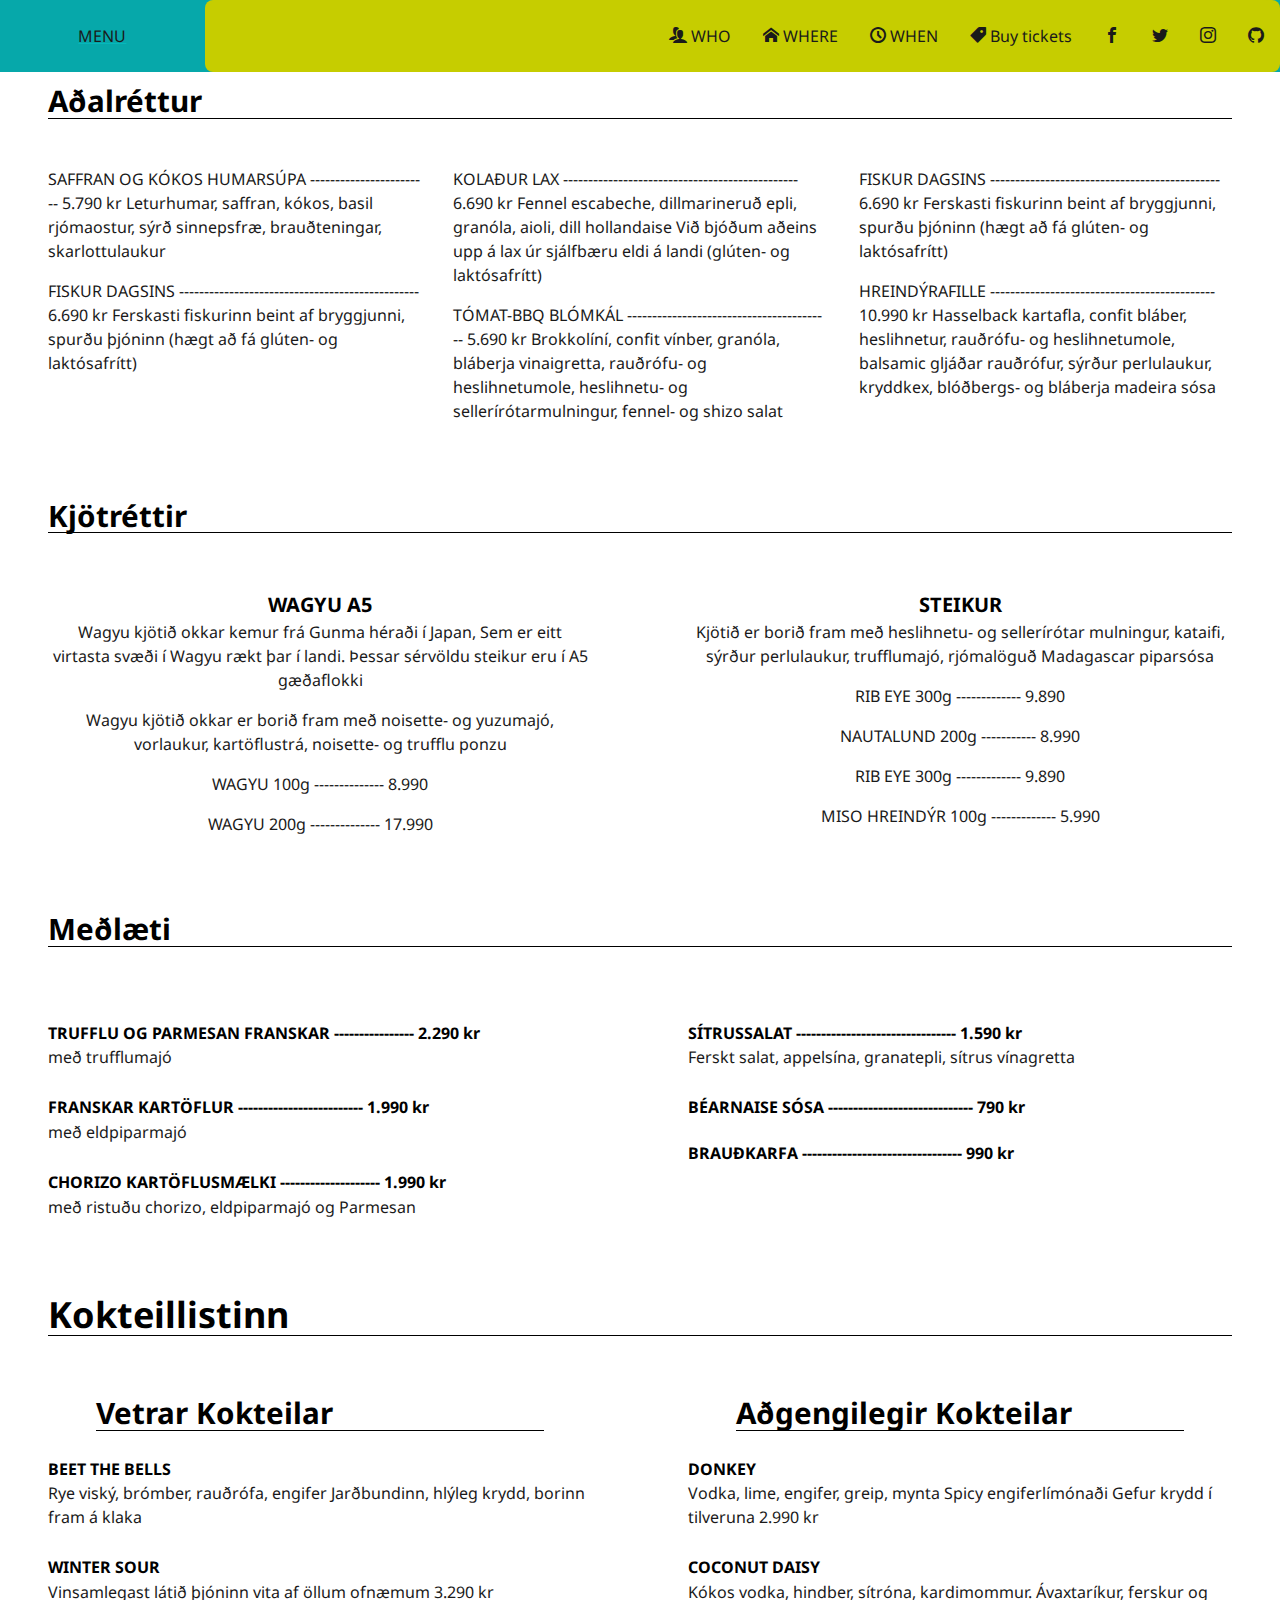
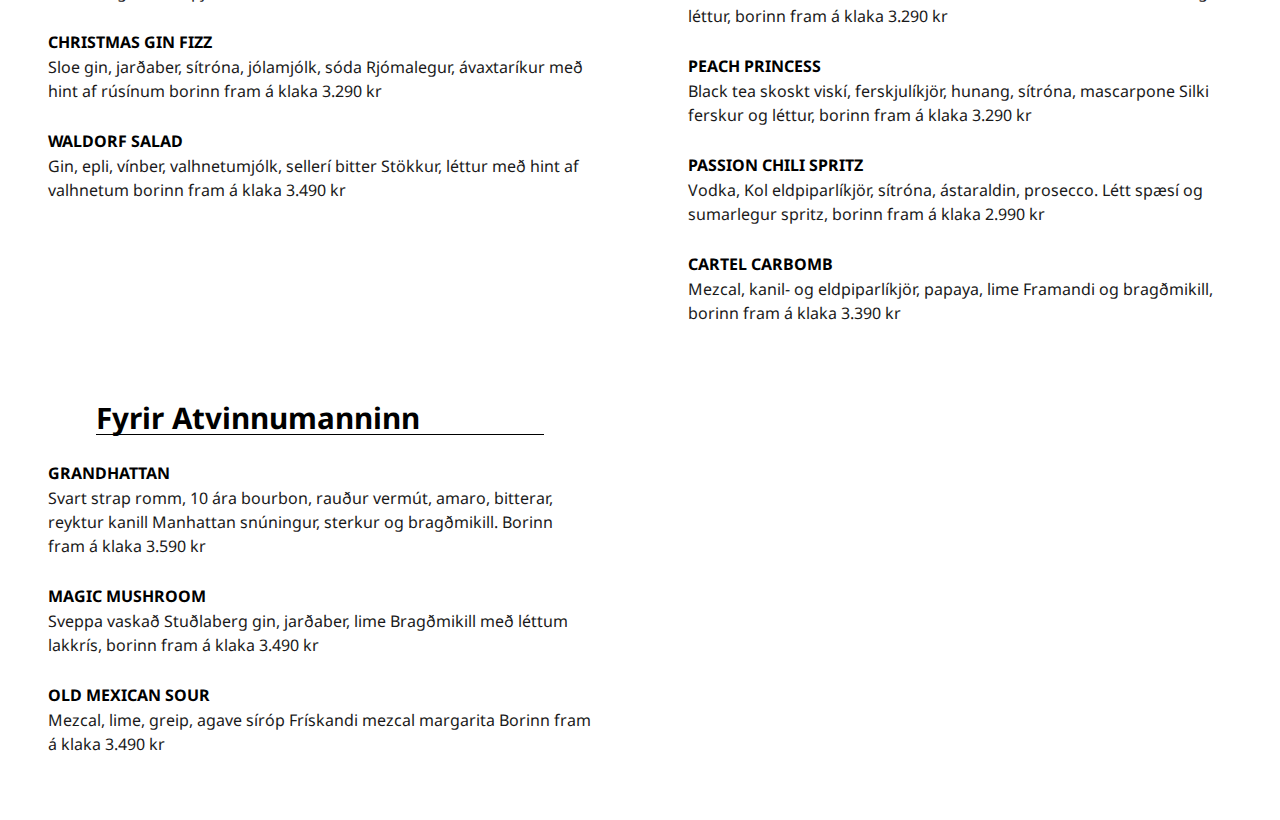
==== matur.html @ 06388098 "setup" ====
<!DOCTYPE html>
<html lang="is">
<head>
    <meta charset="UTF-8">
    <meta name="viewport" content="width=device-width, initial-scale=1.0">
    <meta name="description" content="HTML og CSS grunnur">
    <meta name="author" content="Dawid Norbert Piecha">
    <title>Verkefni 7 veitingastaður</title>
    <link rel="preconnect" href="https://fonts.googleapis.com">
    <link rel="preconnect" href="https://fonts.gstatic.com" crossorigin>
    <link href="https://fonts.googleapis.com/css2?family=Noto+Sans:ital,wght@0,200;0,400;0,600;0,800;1,200;1,400;1,600;1,800&display=swap" rel="stylesheet">
    <link rel="stylesheet" href="css/css_all/new.css">
    <link rel="stylesheet" href="css/css_all/grid.css">
    <link rel="stylesheet" href="css/css_all/custom.css">
    <link rel="stylesheet" href="css/css_all/table.css">
    <link rel="stylesheet" href="css/css_all/form.css">
    <link rel="stylesheet" href="css/css-index/menu.css">
    <link rel="stylesheet" href="css/css_all/popup.css">
    <link rel="stylesheet" href="css/css_all/spjallbox.css">
    <link rel="stylesheet" href="css/css_all/icon.css">
    <link rel="icon" type="image/svg" href="images/rwd-icon.svg">
    <link rel="stylesheet" href="css/css_all/animation.css">
    <link rel="stylesheet" href="css/css_matur/grid.css">
    <link rel="stylesheet" href="css/css_all/menu.css">
</head>
<body>
  <section class="menuBg">
    <a href="index.html"><p>Menu</p></a>
    <nav class="topnav">
      <input type="checkbox" id="toggle">
      <label for="toggle">&#9776;</label>
      <section class="topmenu">
          <a href="#"><span class="icon-users"></span> WHO</a>
          <a href="#"><span class="icon-home"></span> WHERE</a>
          <a href="#"><span class="icon-clock"></span> WHEN</a>
          <a href="#"><span class="icon-price-tag"></span> Buy tickets</a>
          <section class="socialbutts">
            <a href="#"><span class="icon-facebook"></span></a>
            <a href="#"><span class="icon-twitter"></span></a>
            <a href="#"><span class="icon-instagram"></span></a>
            <a href="#"><span class="icon-github"></span></a>
          </section>
      </section>
    </nav>
  </section>
      <main>
        <h2>Aðalréttur</h2>
        <section class="col-3">
          <div>
              <p>
                SAFFRAN OG KÓKOS HUMARSÚPA ------------------------ 5.790 kr
                Leturhumar, saffran, kókos, basil rjómaostur, sýrð sinnepsfræ, brauðteningar, skarlottulaukur
              </p>
              <p>
                FISKUR DAGSINS ------------------------------------------------ 6.690 kr
              Ferskasti fiskurinn beint af bryggjunni, spurðu þjóninn
              (hægt að fá glúten- og laktósafrítt)
              </p>           
          </div>
          <div>
            <p>
              KOLAÐUR LAX ----------------------------------------------- 6.690 kr
            Fennel escabeche, dillmarineruð epli, granóla, aioli, dill hollandaise Við bjóðum aðeins upp á lax úr sjálfbæru eldi á landi
            (glúten- og laktósafrítt)
            </p>
            <p>
              TÓMAT-BBQ BLÓMKÁL ----------------------------------------- 5.690 kr
              Brokkolíní, confit vínber, granóla, bláberja vinaigretta, rauðrófu- og heslihnetumole, heslihnetu- og sellerírótarmulningur, fennel- og shizo salat</h3>
            </p>
          </div>
          <div>
            <p>
              FISKUR DAGSINS ---------------------------------------------- 6.690 kr
              Ferskasti fiskurinn beint af bryggjunni, spurðu þjóninn
              (hægt að fá glúten- og laktósafrítt)
            </p>
            <p>
              HREINDÝRAFILLE --------------------------------------------- 10.990 kr
              Hasselback kartafla, confit bláber, heslihnetur, rauðrófu- og heslihnetumole, balsamic gljáðar rauðrófur, sýrður perlulaukur, kryddkex, blóðbergs- og bláberja madeira sósa
            </p> 
          </div>
        </section>
        <h2>Kjötréttir</h2>
        <section class="col-2 center" >
          <div>
            <h4 class="center">
              WAGYU A5
            </h4>
            <p>
              Wagyu kjötið okkar kemur frá Gunma héraði í Japan,
              Sem er eitt virtasta svæði í Wagyu rækt þar í landi.
              Þessar sérvöldu steikur eru í A5 gæðaflokki
            </p>
            <p>
              Wagyu kjötið okkar er borið fram með noisette- og
            yuzumajó, vorlaukur, kartöflustrá,
            noisette- og trufflu ponzu
            </p>
            <p class="center">
              WAGYU 100g -------------- 8.990
            </p>
            <p class="center">
              WAGYU 200g -------------- 17.990
            </p>
              
          </div>
          <div>
            <h4 class="center">
              STEIKUR
            </h4>
            <p>
              Kjötið er borið fram með heslihnetu- og sellerírótar
            mulningur, kataifi, sýrður perlulaukur, trufflumajó,
            rjómalöguð Madagascar piparsósa
            </p>
            <p class="center">
              RIB EYE 300g ------------- 9.890
            </p>
            <p class="center">
              NAUTALUND 200g ----------- 8.990
            </p>
            <p class="center">
              RIB EYE 300g ------------- 9.890
            </p>
            <p class="center">
              MISO HREINDÝR 100g ------------- 5.990  
            </p>
          </div>
        </section>
      </main>
      <h2>Meðlæti</h2>
      <section class="col-2 med">
        <div>
          <p>
            <h5>TRUFFLU OG PARMESAN FRANSKAR ---------------- 2.290 kr</h5>
            með trufflumajó
          </p>
          <p>
            <h5>
              FRANSKAR KARTÖFLUR ------------------------- 1.990 kr
            </h5>
            með eldpiparmajó
          </p>
          <p>
            <h5>
              CHORIZO KARTÖFLUSMÆLKI -------------------- 1.990 kr
            </h5>
            með ristuðu chorizo, eldpiparmajó og Parmesan
          </p>
        </div>
        <div>
          <p>
            <h5>SÍTRUSSALAT -------------------------------- 1.590 kr</h5>
            Ferskt salat, appelsína, granatepli, sítrus vínagretta
          </p>
          <h5>
            BÉARNAISE SÓSA ----------------------------- 790 kr
          </h5>
          <p></p>
          <h5>
            BRAUÐKARFA -------------------------------- 990 kr
          </h5>
        </div>
      </section>
      <h1>Kokteillistinn</h1>
      <section class="col-2 med">
        <div>
          <h2>Vetrar Kokteilar</h2>
          <p>
            <h5>BEET THE BELLS</h5>
            Rye viský, brómber, rauðrófa, engifer
            Jarðbundinn, hlýleg krydd,
            borinn fram á klaka
          </p>
          <p>
            <h5>WINTER SOUR</h5>
            Vinsamlegast látið þjóninn
            vita af öllum ofnæmum
            3.290 kr
          </p>
          <p>
            <h5>CHRISTMAS GIN FIZZ</h5>
            Sloe gin, jarðaber, sítróna,
            jólamjólk, sóda
            Rjómalegur, ávaxtaríkur með hint af
            rúsínum
            borinn fram á klaka
            3.290 kr
          </p>
          <p>
            <h5>WALDORF SALAD</h5>
            Gin, epli, vínber,
            valhnetumjólk, sellerí bitter
            Stökkur, léttur með hint af valhnetum
            borinn fram á klaka
            3.490 kr
          </p>
        </div>
        <div>
          <h2>Aðgengilegir Kokteilar</h2>
          <p>
            <h5>DONKEY</h5>
            Vodka, lime, engifer, greip, mynta
            Spicy engiferlímónaði
            Gefur krydd í tilveruna
            2.990 kr
          </p>
          <p>
            <h5>COCONUT DAISY</h5>
            Kókos vodka, hindber, sítróna,
            kardimommur.
            Ávaxtaríkur, ferskur og léttur,
            borinn fram á klaka
            3.290 kr
          </p>
          <p>
            <h5>PEACH PRINCESS</h5>
            Black tea skoskt viskí, ferskjulíkjör,
            hunang, sítróna, mascarpone
            Silki ferskur og léttur,
            borinn fram á klaka
            3.290 kr
          </p>
          <p>
            <h5>PASSION CHILI SPRITZ</h5>
            Vodka, Kol eldpiparlíkjör, sítróna,
            ástaraldin, prosecco.
            Létt spæsí og sumarlegur spritz, borinn
            fram á klaka
            2.990 kr
          </p>
          <p>
            <h5>CARTEL CARBOMB</h5>
            Mezcal, kanil- og eldpiparlíkjör,
            papaya, lime
            Framandi og bragðmikill,
            borinn fram á klaka
            3.390 kr
          </p>
        </div>
      </section>
      <section class="col-2 med">
        <div>
          <h2>Fyrir Atvinnumanninn</h2>
          <p>
            <h5>GRANDHATTAN</h5>
            Svart strap romm, 10 ára bourbon,
            rauður vermút, amaro, bitterar,
            reyktur kanill
            Manhattan snúningur, sterkur og
            bragðmikill. Borinn fram á klaka
            3.590 kr
          </p>
          <p>
            <h5>MAGIC MUSHROOM</h5>
            Sveppa vaskað Stuðlaberg gin,
            jarðaber, lime
            Bragðmikill með léttum lakkrís,
            borinn fram á klaka
            3.490 kr
          </p>
          <p>
            <h5>OLD MEXICAN SOUR</h5>
            Mezcal, lime, greip, agave síróp
            Frískandi mezcal margarita
            Borinn fram á klaka
            3.490 kr
          </p>
        </div>
      </section>
</body>
</html>
---- css/css_all/new.css ----
:root {
	--nc-font-sans: 'Noto Sans', sans-serif; /*leturgerð sótt af fonts.google.com */
	/*--nc-font-sans: 'Inter', -apple-system, BlinkMacSystemFont, 'Segoe UI', Roboto, Oxygen, Ubuntu, Cantarell, 'Open Sans', 'Helvetica Neue', sans-serif, "Apple Color Emoji", "Segoe UI Emoji", "Segoe UI Symbol";*/
	--nc-font-mono: Consolas, monaco, 'Ubuntu Mono', 'Liberation Mono', 'Courier New', Courier, monospace;

	/* Light theme */
	--nc-tx-1: #000000;	/* H1-H6 */
	--nc-tx-2: #1A1A1A;	/* Body text */
	--nc-bg-1: #FFFFFF; 	/* Bakgrunnur 1 */
	--nc-bg-2: #00a6ff;	/* Bakgrunnur 2 */
	--nc-bg-3: #E5E7EB;	/* Bakgrunnur 3 (border line form, ofl)*/
	--nc-lk-1: rgb(6, 168, 170);;	/* A tengill (link) */
	--nc-lk-2: rgb(5, 184, 188);;	/* A tengill (hover) */
	--nc-lk-tx: #000000;	/* Button + input type */
	--nc-ac-1: #79FFE1;	/* Bakgrunnur selection + mark */
	--nc-ac-tx: #0C4047;	/* Selection + mark*/
	--blue-bg: rgb(0, 180, 183);
	--yellow-bg: #c6cd00;
	--trans50-bg: rgb(255,255,255, .5) ;
	--red-bg: rgb(255 79 105);

	/* Dark theme */
	--nc-d-tx-1: #ffffff;
	--nc-d-tx-2: #eeeeee;
	--nc-d-bg-1: #4b4b4b;
	--nc-d-bg-2: #424242;
	--nc-d-bg-3: #333333;
	--nc-d-lk-1: rgb(6, 113, 115);
	--nc-d-lk-2: rgb(6, 130, 132);
	--nc-d-lk-tx: #000000;
	--nc-d-ac-1: #7928CA;
	--nc-d-ac-tx: #FFFFFF;
	--blue-d-bg: rgb(0, 109, 211);
	--yellow-d-bg: #9a9a00;
	--trans-50-d-bg: rgb(0,0,0, .5) ;
}

@media (prefers-color-scheme: dark) {
	:root {
		--nc-tx-1: var(--nc-d-tx-1);
		--nc-tx-2: var(--nc-d-tx-2);
		--nc-bg-1: var(--nc-d-bg-1);
		--nc-bg-2: var(--nc-d-bg-2);
		--nc-bg-3: var(--nc-d-bg-3);
		--nc-lk-1: var(--nc-d-lk-1);
		--nc-lk-2: var(--nc-d-lk-2);
		--nc-lk-tx: var(--nc--dlk-tx);
		--nc-ac-1: var(--nc-d-ac-1);
		--nc-ac-tx: var(--nc--dac-tx);
		--blue-bg: var(--blue-d-bg);
		--yellow-bg: var(--yellow-d-bg);
		--trans50-bg:var(--trans-50-d-bg)
	}
}

* {
	/* Reset margins and padding */
	margin: 0;
	padding: 0;
}

address,
area,
article,
aside,
audio,
blockquote,
datalist,
details,
dl,
fieldset,
figure,
form,
input,
iframe,
img,
meter,
nav,
ol,
optgroup,
option,
output,
p,
pre,
progress,
ruby,
section,
table,
textarea,
ul,
video {
	/* Margins for most elements */
	margin-bottom: 1rem;
}

html,input,select,button {
	/* Set body font family and some finicky elements */
	font-family: var(--nc-font-sans);
}

body {
	/* Center body in page 
	margin: 0 auto;
	max-width: 750px;
	padding: 2rem;
	border-radius: 6px;
	overflow-x: hidden;
	word-break: break-word;
	overflow-wrap: break-word;*/
	background: var(--nc-bg-1);

	/* Main body text */
	color: var(--nc-tx-2);
	font-size: 1rem;
	line-height: 1.5;
}

::selection {
	/* Set background color for selected text */
	background: var(--nc-ac-1);
	color: var(--nc-ac-tx);
}

h1,h2,h3,h4,h5,h6 {
	line-height: 1;
	color: var(--nc-tx-1);
	padding-top: .875rem;
}

h1,
h2,
h3 {
	color: var(--nc-tx-1);
	padding-bottom: 2px;
	margin-bottom: 8px;
	/*border-bottom: 1px solid var(--nc-bg-2);*/
}

h4,
h5,
h6 {
	margin-bottom: .3rem;
}

h1 {
	font-size: 2.25rem;
}

h2 {
	font-size: 1.85rem;
}

h3 {
	font-size: 1.55rem;
}

h4 {
	font-size: 1.25rem;
}

h5 {
	font-size: 1rem; /* ath */
}

h6 {
	font-size: .875rem;
}

a {
	color: var(--nc-lk-1);
}

a:hover {
	color: var(--nc-lk-2);
}

abbr:hover {
	/* Set the '?' cursor while hovering an abbreviation */
	cursor: help;
}

blockquote {
	padding: 1.5rem;
	background: var(--nc-bg-2);
	border-left: 5px solid var(--nc-bg-3);
}

abbr {
	cursor: help;
}

blockquote *:last-child {
	padding-bottom: 0;
	margin-bottom: 0;
}





a img {
	margin-bottom: 0px;
}

code,
pre,
kbd,
samp {
	/* Set the font family for monospaced elements */
	font-family: var(--nc-font-mono);
}

code,
samp,
kbd,
pre {
	/* The main preformatted style. This is changed slightly across different cases. */
	background: var(--nc-bg-2);
	border: 1px solid var(--nc-bg-3);
	border-radius: 4px;
	padding: 3px 6px;
	/* ↓ font-size is relative to containing element, so it scales for titles*/
	font-size: 0.9em;
}

kbd {
	/* Makes the kbd element look like a keyboard key */
	border-bottom: 3px solid var(--nc-bg-3);
}

pre {
	padding: 1rem 1.4rem;
	max-width: 100%;
	overflow: auto;
}

pre code {
	/* When <code> is in a <pre>, reset it's formatting to blend in */
	background: inherit;
	font-size: inherit;
	color: inherit;
	border: 0;
	padding: 0;
	margin: 0;
}

code pre {
	/* When <pre> is in a <code>, reset it's formatting to blend in */
	display: inline;
	background: inherit;
	font-size: inherit;
	color: inherit;
	border: 0;
	padding: 0;
	margin: 0;
}

details {
	/* Make the <details> look more "clickable" */
	padding: .6rem 1rem;
	background: var(--nc-bg-2);
	border: 1px solid var(--nc-bg-3);
	border-radius: 4px;
}

summary {
	/* Makes the <summary> look more like a "clickable" link with the pointer cursor */
	cursor: pointer;
	font-weight: bold;
}

details[open] {
	/* Adjust the <details> padding while open */
	padding-bottom: .75rem;
}

details[open] summary {
	/* Adjust the <details> padding while open */
	margin-bottom: 6px;
}

details[open]>*:last-child {
	/* Resets the bottom margin of the last element in the <details> while <details> is opened. This prevents double margins/paddings. */
	margin-bottom: 0;
}

dt {
	font-weight: bold;
}

dd::before {
	/* Add an arrow to data table definitions */
	content: '→ ';
}

hr {
	/* Reset the border of the <hr> separator, then set a better line */
	border: 0;
	border-bottom: 1px solid var(--nc-bg-3);
	margin: 1rem auto;
}



table {
	/* border-collapse sets the table's elements to share borders, rather than floating as separate "boxes". */
	border-collapse: collapse;
	width: 100%
}

td,
th {
	border: 1px solid var(--nc-bg-3);
	text-align: left;
	padding: .5rem;
}

th {
	background: var(--nc-bg-2);
}

tr:nth-child(even) {
	/* Set every other cell slightly darker. Improves readability. */
	background: var(--nc-bg-2);
}

table caption {
	font-weight: bold;
	margin-bottom: .5rem;
}

textarea {
	/* Don't let the <textarea> extend off the screen naturally or when dragged by the user */
	max-width: 100%;
}

ol,
ul {
	/* Replace the browser default padding */
	padding-left: 2rem;
}

li {
	margin-top: .4rem;
}

ul ul,
ol ul,
ul ol,
ol ol {
	margin-bottom: 0;
}

mark {
	padding: 3px 6px;
	background: var(--nc-ac-1);
	color: var(--nc-ac-tx);
}



img {
	max-width: 100%;
}
---- css/css_all/grid.css ----
.container,
.container footer{
    padding: 0 0.5rem;
}

.col-1, 
.col-2,
.col-3,
.col-4,
.col-5,
.col-6{
    display: grid;
}

.rammi div {
    border: 1px solid var(--nc-tx-1);
    padding: 1rem;
    margin: .5rem 0 ;
    border-radius: .4rem;
}

@media screen and (min-width:48rem) {
    .container{
        padding: 0 1rem;
    }
    .col-2,
    .col-4,
    .col-6 {
        grid-template-columns: 1fr 1fr;
        gap: 1rem;
    }
    .col-3 {
        grid-template-columns: repeat(3, 1fr);
        gap: 1rem;
    }
}
@media screen and (min-width:60rem) {
    .col-2,
    .col-3{
        gap: 2rem;
    }
    .col-4 {
        grid-template-columns: repeat(4, 1fr);
        gap: 2rem;
    }
    .col-5 {
        grid-template-columns: repeat(5, 1fr);
        gap: 2rem;
    }
    .col-6 {
        grid-template-columns: repeat(6, 1fr);
        gap: 2rem;
    }
}
@media screen and (min-width:80rem) {
    container{
        max-width: 80rem
    }
}
@media screen and (min-width:100rem) {
    
}
---- css/css_all/custom.css ----
.bannerBg{
    background-color: var(--blue-bg);
}
.logo {
    margin: auto;

}
center,
.value {
    text-align: center;
}
.value h1 {
    background: var(--yellow-bg);
    width: 100px;
    height: 80px;
    border-radius: 50%;
    display: flex;
    align-items: center;
    justify-content: center;  
    font-weight: bold; 
    margin: 20px auto; 
    color: #FFFFFF; 
}

header h1 {
    font-weight: 400;
    text-align: right;
}
header {
	background: var(--nc-bg-1);
	border-bottom: 1px solid var(--nc-bg-3);

}

header h1,
header h2,
header h3 {
	padding-bottom: 0;
	border-bottom: 0;
}

header > *:first-child {
	margin-bottom: 0rem;
    padding-bottom: 0rem;
}

header > *:last-child {
	margin-bottom: 0;
    padding-bottom: 9rem;
}

.headerlogo {
    margin: auto;
    text-align: center;
}
.logo {
    font-size:4rem;
    margin: auto;
    padding-top: 5rem;
    color: var(--red-bg);
}
@media screen and (min-width:60rem){
    header > *:first-child {
        margin-bottom: auto;
    }    
}
@media screen and (min-width:80rem){
    header > *:first-child {
        margin-bottom: auto;
    }   
    header > *:last-child {
        margin-bottom: -3rem;
    }
}
---- css/css_all/table.css ----
table {
	/* border-collapse sets the table's elements to share borders, rather than floating as separate "boxes". */
	border-collapse: collapse;
	width: 100%
}

td,
th {
	border: 1px solid var(--nc-bg-3);
	text-align: left;
	padding: .5rem;
}

th {
	background: var(--nc-bg-2);
}

tr:nth-child(even) {
	/* Set every other cell slightly darker. Improves readability. */
	background: var(--trans50-bg);
}

table caption {
	font-weight: bold;
	margin: 1rem 0 .5rem 0;
}

textarea {
    max-width: 100%;
}
tfoot tr{
  width: 100%;
}
tfoot th{
  min-width: 3rem;
  text-align: center;
}
table button{
  border-color: var(--yellow-bg);
}
@media screen and (max-width: 600px) {
    table thead {
      border: none;
      clip: rect(0 0 0 0);
      height: 1px;
      margin: -1px;
      overflow: hidden;
      padding: 0;
      position: absolute;
      width: 1px;
    }
    
    table tr {
      border-bottom: 3px solid #ddd;
      display: block;
    }
    
    table td {
      border-bottom: 1px solid #ddd;
      display: block;
      text-align: right;
    }
    
    table td::before {
      content: attr(data-label);
      float: left;
      font-weight: 600;
    }
  }
---- css/css_all/form.css ----
a button,
button,
.button,
input[type="submit"],
input[type="reset"],
input[type="button"] {
	font-size: 1rem;
	display: inline-block;
	padding: 6px 12px;
	text-align: center;
	text-decoration: none;
	white-space: nowrap;
	background: var(--yellow-bg);
	color: var(--nc-lk-tx);
	border: 0;
	border-radius: 4px;
	box-sizing: border-box;
	cursor: pointer;
	color: var(--nc-lk-tx);
}

a button[disabled],
button[disabled],
input[type="submit"][disabled],
input[type="reset"][disabled],
input[type="button"][disabled] {
	cursor: default;
	opacity: .5;

	/* Set the [X] cursor while hovering a disabled link */
	cursor: not-allowed;
}

.button:focus,
.button:enabled:hover,
button:focus,
button:enabled:hover,
input[type="submit"]:focus,
input[type="submit"]:enabled:hover,
input[type="reset"]:focus,
input[type="reset"]:enabled:hover,
input[type="button"]:focus,
input[type="button"]:enabled:hover {
	background: var(--red-bg);

}
fieldset {
	margin-top: 1rem;
	padding: 2rem;
	border-radius: 4px;
}

legend {
	padding:  .5rem;
}

textarea,
select,
input {
	padding: 6px 12px;
	margin-bottom: .5rem;
	background: var(--nc-bg-2);
	color: var(--nc-tx-2);
	border: 1px solid var(--nc-bg-3);
	border-radius: 4px;
	box-shadow: none;
	box-sizing: border-box;
    
}
textarea:active,
input[type="text"],
input[type="email"],
input[type="password"],
input[type="tel"],
input[type="time"],
input[type="date"],
textarea,
select {
    width: 100%;
}
	


::-webkit-calendar-picker-indicator{
	background-color: var(--yellow-bg);
	border-radius: 50%;
}
---- css/css-index/menu.css ----
.mynd {
    display: flex;
    flex-flow: column;
    justify-content: center;
    align-items: center;
    margin: 0;
    padding: 0;
    background-color: var(--yellow-bg);
    color: var(--nc-tx-2);
    font-size: 1.5rem;
    font-weight: bold;
    text-align: center;
    border-bottom: 1px solid var(--nc-lk-1);
}
.mynd img{
    width: 100%;
    height: auto;
}
.mynd col-2{
    display: flex;
    flex-flow: row;
    justify-content: space-around;
    align-items: center;
    margin: 0;
    padding: 0;
}
.mynd{
    border-radius: 1.5rem;
}
.byrja{
    text-align: right;
    margin-right: 5rem;
    margin-top: -10rem;
}
.topnav{
    margin: 0;
    padding: 1rem 0;
    border-radius: .5rem;
}
#toggle{
    display: none;
}
.topmenu a{
    display: block;
    text-align: center;
    padding: .5rem 1rem;
    text-decoration: none;
    color: var(--nc-tx-2);
    border-bottom: 1px solid var(--nc-lk-1);
}
.topnav label:hover,
.topnav label:active{
    background-color: var(--red-bg);
}
.topnav label{
    position: fixed;
    top: 1rem;
    right: 1rem;
    padding: 0 .3rem;
    font-size: 1.5rem;
    border: 1px solid var(--nc-tx-2);
    border-radius: .2rem;
}
#toggle:checked ~ .topmenu{
    right: 2.3rem;
    transition: all .5s ease;
} 
.topmenu section{
    margin: 0;
}
.socialbutts {
    display: flex;
    flex-flow: row;
    justify-content: space-around;

}
.socialbutts a{
    padding: .5rem 1rem;
    border: 0;
}
@media screen and (min-width:60rem) {
    .topmenu{
        position: relative;
        top: 0;
        right: 0;
        width: 100%;
        flex-flow: row;
        justify-content: flex-end;
        transition: none;
    }
    .topmenu a{
        border: 0;
    }
    .topnav{
        text-align: right;
        background-color: var(--yellow-bg);
        padding: 0 0;
    }
    .topnav label{
        display: none;
    }
}
@media screen and (min-width:80rem) {
    .topnav{
        padding: 0 0;
    }
    .byrja{
    text-align: right;
    margin-right: 5rem;
    margin-top: -10rem;
}
}
---- css/css_all/popup.css ----
.overlay {
    position: fixed;
    top: 0;
    bottom: 0;
    left: 0;
    right: 0;
    background: rgba(0, 0, 0, 0.7);
    transition: opacity 500ms;
    visibility: hidden;
    opacity: 0;
  }
 .overlay:target {
    visibility: visible;
    opacity: 1;
    z-index: 9;
  }
 .popup {
    top: 8rem;
    margin: 2rem auto;
    padding: 1.5rem;
    background: var(--nc-bg-1);
    border-radius: 5px;
    max-width: 37.5rem;
    position: relative;
    transition: all 5s ease-in-out;
    
  }
  
 .popup .close {
    position: absolute;
    top: 20px;
    right: 30px;
    transition: all 200ms;
    font-size: 2rem;
    font-weight: bold;
    text-decoration: none;
    color: var(--red-bg);
 }
 .popup .close:hover {
    color: #06D85F;
 }
 .popup .content {
    overflow: auto;
 }
  
 @media screen and (min-width: 37.5rem){
    .popup{
      margin: 2rem auto;
    }
 }
---- css/css_all/spjallbox.css ----
.lowfooter{
    margin: 0;
}
#toggle2{
    display: none;
}
.lowchat{
    margin: 1rem;
    position: fixed;
    width: 70%;
    bottom: 2rem;
    right: -80rem;
    z-index: 9;
    transition: all .5s ease;
    background-color: var(--nc-lk-1);
    border-radius: 1rem;
}
.lowfooter a{
    display: block;
    text-align: center;
    padding: .5rem 1rem;
    text-decoration: none;
    color: var(--nc-tx-2);
    border-bottom: 1px solid var(--nc-lk-1);
}
.lowfooter label:hover,
.lowfooter label:active{
    background-color: var(--red-bg);
} 
.lowfooter label{
    position: fixed;
    bottom: 1rem;
    right: 1rem;
    
    border: 1px solid var(--nc-tx-2);
    border-radius: .2rem;
    border-radius: 50%;
    width: 40px;
    height: 40px;
    display: flex;
    align-items: center;
    justify-content: center;
    background: var(--yellow-bg);
    
}
#toggle2:checked ~ .lowchat{
    right: 1.5rem;
    transition: all .5s ease;
}
.spjall{
    margin: 1rem;
	padding: 2rem;
	border: 1px solid var(--nc-bg-3);
	border-radius: 4px;
}
@media screen and (min-width:60rem) {
    .lowchat{
        width: 30%;
    }
}
@media screen and (max-width:80rem) {
    .lowchat{
        width: 55%;
    }
}
---- css/css_all/icon.css ----
@font-face {
  font-family: 'icomoon';
  src:  url('fonts/icomoon.eot?ospt5r');
  src:  url('fonts/icomoon.eot?ospt5r#iefix') format('embedded-opentype'),
    url('fonts/icomoon.ttf?ospt5r') format('truetype'),
    url('fonts/icomoon.woff?ospt5r') format('woff'),
    url('fonts/icomoon.svg?ospt5r#icomoon') format('svg');
  font-weight: normal;
  font-style: normal;
  font-display: block;
}

[class^="icon-"], [class*=" icon-"] {
  
  font-family: 'icomoon' !important;
  
  font-style: normal;
  font-weight: normal;
  font-variant: normal;
  text-transform: none;
  line-height: 1;

  /* Better Font Rendering =========== */
  -webkit-font-smoothing: antialiased;
  -moz-osx-font-smoothing: grayscale;
}

.icon-LOGO:before {
  content: "\e903";
}
.icon-alien-svgrepo-com:before {
  content: "\e901";
}
.icon-alien-svgrepo-com1:before {
  content: "\e902";
}
.icon-home:before {
  content: "\e900";
}
.icon-file-picture:before {
  content: "\e927";
}
.icon-folder-download:before {
  content: "\e933";
}
.icon-folder-upload:before {
  content: "\e934";
}
.icon-price-tag:before {
  content: "\e935";
}
.icon-coin-euro:before {
  content: "\e93c";
}
.icon-envelop:before {
  content: "\e945";
}
.icon-location:before {
  content: "\e947";
}
.icon-clock:before {
  content: "\e94e";
}
.icon-bubbles:before {
  content: "\e96c";
}
.icon-users:before {
  content: "\e972";
}
.icon-enlarge2:before {
  content: "\e98b";
}
.icon-shrink2:before {
  content: "\e98c";
}
.icon-lock:before {
  content: "\e98f";
}
.icon-unlocked:before {
  content: "\e990";
}
.icon-airplane:before {
  content: "\e9af";
}
.icon-sphere:before {
  content: "\e9c9";
}
.icon-earth:before {
  content: "\e9ca";
}
.icon-play3:before {
  content: "\ea1c";
}
.icon-pause2:before {
  content: "\ea1d";
}
.icon-mail3:before {
  content: "\ea85";
}
.icon-facebook:before {
  content: "\ea90";
}
.icon-instagram:before {
  content: "\ea92";
}
.icon-twitter:before {
  content: "\ea96";
}
.icon-youtube:before {
  content: "\ea9d";
}
.icon-github:before {
  content: "\eab0";
}
.icon-tux:before {
  content: "\eabd";
}
---- css/css_all/animation.css ----
@-webkit-keyframes bounce {
    from,
    20%,
    53%,
    to {
      -webkit-animation-timing-function: cubic-bezier(0.215, 0.61, 0.355, 1);
      animation-timing-function: cubic-bezier(0.215, 0.61, 0.355, 1);
      -webkit-transform: translate3d(0, 0, 0);
      transform: translate3d(0, 0, 0);
    }
  
    40%,
    43% {
      -webkit-animation-timing-function: cubic-bezier(0.755, 0.05, 0.855, 0.06);
      animation-timing-function: cubic-bezier(0.755, 0.05, 0.855, 0.06);
      -webkit-transform: translate3d(0, -30px, 0) scaleY(1.1);
      transform: translate3d(0, -30px, 0) scaleY(1.1);
    }
  
    70% {
      -webkit-animation-timing-function: cubic-bezier(0.755, 0.05, 0.855, 0.06);
      animation-timing-function: cubic-bezier(0.755, 0.05, 0.855, 0.06);
      -webkit-transform: translate3d(0, -15px, 0) scaleY(1.05);
      transform: translate3d(0, -15px, 0) scaleY(1.05);
    }
  
    80% {
      -webkit-transition-timing-function: cubic-bezier(0.215, 0.61, 0.355, 1);
      transition-timing-function: cubic-bezier(0.215, 0.61, 0.355, 1);
      -webkit-transform: translate3d(0, 0, 0) scaleY(0.95);
      transform: translate3d(0, 0, 0) scaleY(0.95);
    }
  
    90% {
      -webkit-transform: translate3d(0, -4px, 0) scaleY(1.02);
      transform: translate3d(0, -4px, 0) scaleY(1.02);
    } 
  }
  @keyframes bounce {
    from,
    20%,
    53%,
    to {
      -webkit-animation-timing-function: cubic-bezier(0.215, 0.61, 0.355, 1);
      animation-timing-function: cubic-bezier(0.215, 0.61, 0.355, 1);
      -webkit-transform: translate3d(0, 0, 0);
      transform: translate3d(0, 0, 0);
    }
  
    40%,
    43% {
      -webkit-animation-timing-function: cubic-bezier(0.755, 0.05, 0.855, 0.06);
      animation-timing-function: cubic-bezier(0.755, 0.05, 0.855, 0.06);
      -webkit-transform: translate3d(0, -30px, 0) scaleY(1.1);
      transform: translate3d(0, -30px, 0) scaleY(1.1);
    }
  
    70% {
      -webkit-animation-timing-function: cubic-bezier(0.755, 0.05, 0.855, 0.06);
      animation-timing-function: cubic-bezier(0.755, 0.05, 0.855, 0.06);
      -webkit-transform: translate3d(0, -15px, 0) scaleY(1.05);
      transform: translate3d(0, -15px, 0) scaleY(1.05);
    }
  
    80% {
      -webkit-transition-timing-function: cubic-bezier(0.215, 0.61, 0.355, 1);
      transition-timing-function: cubic-bezier(0.215, 0.61, 0.355, 1);
      -webkit-transform: translate3d(0, 0, 0) scaleY(0.95);
      transform: translate3d(0, 0, 0) scaleY(0.95);
    }
  
    90% {
      -webkit-transform: translate3d(0, -4px, 0) scaleY(1.02);
      transform: translate3d(0, -4px, 0) scaleY(1.02);
    }
  }
  .animate__bounce {
    -webkit-animation-name: bounce;
    animation-name: bounce;
    -webkit-transform-origin: center bottom;
    transform-origin: center bottom;
    animation-duration: 1s;
    animation-delay: 1s;
    animation-iteration-count: 2;
  }
/*----------Flash-----------------*/
  .animate__flash {
    -webkit-animation-name: flash;
    animation-name: flash;
  }
  /* originally authored by Nick Pettit - https://github.com/nickpettit/glide */
  @-webkit-keyframes pulse {
    from {
      -webkit-transform: scale3d(1, 1, 1);
      transform: scale3d(1, 1, 1);
    }
  
    50% {
      -webkit-transform: scale3d(1.05, 1.05, 1.05);
      transform: scale3d(1.05, 1.05, 1.05);
    }
  
    to {
      -webkit-transform: scale3d(1, 1, 1);
      transform: scale3d(1, 1, 1);
    }
  }
  @keyframes pulse {
    from {
      -webkit-transform: scale3d(1, 1, 1);
      transform: scale3d(1, 1, 1);
    }
  
    50% {
      -webkit-transform: scale3d(1.05, 1.05, 1.05);
      transform: scale3d(1.05, 1.05, 1.05);
    }
  
    to {
      -webkit-transform: scale3d(1, 1, 1);
      transform: scale3d(1, 1, 1);
    }
  }
  .animate__pulse {
    -webkit-animation-name: pulse;
    animation-name: pulse;
    -webkit-animation-timing-function: ease-in-out;
    animation-timing-function: ease-in-out;
    animation-duration: 1s;
    animation-delay: 10s;
    animation-iteration-count: 2;
  }
  /*----------lightspeedinRight-----------------*/
  @-webkit-keyframes lightSpeedInRight {
    from {
      -webkit-transform: translate3d(100%, 0, 0) skewX(-30deg);
      transform: translate3d(100%, 0, 0) skewX(-30deg);
      opacity: 0;
    }
  
    60% {
      -webkit-transform: skewX(20deg);
      transform: skewX(20deg);
      opacity: 1;
    }
  
    80% {
      -webkit-transform: skewX(-5deg);
      transform: skewX(-5deg);
    }
  
    to {
      -webkit-transform: translate3d(0, 0, 0);
      transform: translate3d(0, 0, 0);
    }
  }
  @keyframes lightSpeedInRight {
    from {
      -webkit-transform: translate3d(100%, 0, 0) skewX(-30deg);
      transform: translate3d(100%, 0, 0) skewX(-30deg);
      opacity: 0;
    }
  
    60% {
      -webkit-transform: skewX(20deg);
      transform: skewX(20deg);
      opacity: 1;
    }
  
    80% {
      -webkit-transform: skewX(-5deg);
      transform: skewX(-5deg);
    }
  
    to {
      -webkit-transform: translate3d(0, 0, 0);
      transform: translate3d(0, 0, 0);
    }
  }
  .animate__lightSpeedInRight {
    -webkit-animation-name: lightSpeedInRight;
    animation-name: lightSpeedInRight;
    -webkit-animation-timing-function: ease-out;
    animation-timing-function: ease-out;
    animation-duration: 1s;
    animation-delay: .3s;
    animation-iteration-count: 1;
  }
  @-webkit-keyframes shakeX {
    from,
    to {
      -webkit-transform: translate3d(0, 0, 0);
      transform: translate3d(0, 0, 0);
    }
  
    10%,
    30%,
    50%,
    70%,
    90% {
      -webkit-transform: translate3d(-10px, 0, 0);
      transform: translate3d(-10px, 0, 0);
    }
  
    20%,
    40%,
    60%,
    80% {
      -webkit-transform: translate3d(10px, 0, 0);
      transform: translate3d(10px, 0, 0);
    }
  }
  @keyframes shakeX {
    from,
    to {
      -webkit-transform: translate3d(0, 0, 0);
      transform: translate3d(0, 0, 0);
    }
  
    10%,
    30%,
    50%,
    70%,
    90% {
      -webkit-transform: translate3d(-10px, 0, 0);
      transform: translate3d(-10px, 0, 0);
    }
  
    20%,
    40%,
    60%,
    80% {
      -webkit-transform: translate3d(10px, 0, 0);
      transform: translate3d(10px, 0, 0);
    }
  }
  .animate__shakeX:active,
  .schedule__ {
    -webkit-animation-name: shakeX;
    animation-name: shakeX;
    animation-duration: 1s;
    animation-iteration-count: 1;
  }
  .animate__shakeX{
    display: block;
  }
  @keyframes spinner{
    0% {transform: rotate(0deg);}
    100%{transform: rotate(360deg);}
  }
  .spin{
    animation: spinner 5s infinite linear;
  }
  #slideshow {
    height: 10em;
    position: relative;
    overflow: hidden;
  }
  #slideshow > * {
    position: absolute;
    top: 0;
    opacity: 0;
    animation: 12s autoplay2 infinite ease-in-out;
  }
  @keyframes autoplay2{
    0% {bottom: 100%;}
    4%{bottom: 0%;
        opacity: 1;}
    24%{bottom: 0%;}
    28%{bottom: -100%;
        opacity: 0;}
    100%{bottom: -100%;}
  }
  #slideshow > *:nth-child(1) {animation-delay: 0s;}
  #slideshow > *:nth-child(2) {animation-delay: 5s;}
  #slideshow > *:nth-child(3) {animation-delay: 10s;}
  #slideshow > *:nth-child(4) {animation-delay: 15s;}
  @-webkit-keyframes backInDown {
    0% {
      -webkit-transform: translateY(-1200px) scale(0.7);
      transform: translateY(-1200px) scale(0.7);
      opacity: 0.7;
    }
  
    80% {
      -webkit-transform: translateY(0px) scale(0.7);
      transform: translateY(0px) scale(0.7);
      opacity: 0.7;
    }
  
    100% {
      -webkit-transform: scale(1);
      transform: scale(1);
      opacity: 1;
    }
  }
  @keyframes backInDown {
    0% {
      -webkit-transform: translateY(-1200px) scale(0.7);
      transform: translateY(-1200px) scale(0.7);
      opacity: 0.7;
    }
  
    80% {
      -webkit-transform: translateY(0px) scale(0.7);
      transform: translateY(0px) scale(0.7);
      opacity: 0.7;
    }
  
    100% {
      -webkit-transform: scale(1);
      transform: scale(1);
      opacity: 1;
    }
  }
  .animate__backInDown {
    -webkit-animation-name: backInDown;
    animation-name: backInDown;
    -webkit-animation-timing-function: ease-out;
    animation-timing-function: ease-out;
    animation-duration: 1s;
    animation-delay: .3s;
    animation-iteration-count: 1;
  /*-----.animate__backInDown-------*/
  }
---- css/css_matur/grid.css ----
.center{
    text-align: center;
}
.col-3,
.col-2{
    margin: 3rem;
}
.col-2{
    gap: 6rem;
}
h2,
h1{
    margin-right: 3rem;
    margin-left: 3rem;
    border-bottom: 1px solid var(--nc-tx-1);;
}
---- css/css_all/menu.css ----
.menuBg{
    background-color: var(--nc-lk-1);
    align-items: center;
}
.menuBg p{
    margin: 0;

    text-align: center;
    text-transform: uppercase;
    background-color: var(--nc-lk-1);
    color: var(--nc-tx-2);
}
.topnav{
    margin: 0;
}
#toggle{
    display: none;
}
.topmenu{
    display: flex;
    flex-flow: column;
    margin: 0;
    position: fixed;
    width: 75%;
    top: 3rem;
    right: -80rem;
    z-index: 9;
    background-color: var(--yellow-bg);
    transition: all .5s ease;
    border-radius: 1rem;
}
.topmenu a{
    display: block;
    text-align: center;
    padding: .5rem 1rem;
    text-decoration: none;
    color: var(--nc-tx-2);
}
.topnav label:hover,
.topnav label:active{
    background-color: var(--red-bg);
}
.topnav label{
    position: fixed;
    top: 1rem;
    right: 1rem;
    padding: 0 .3rem;
    font-size: 1.5rem;
    border: 1px solid var(--nc-tx-2);
    border-radius: .2rem;
}
#toggle:checked ~ .topmenu{
    right: 2.3rem;
    transition: all .5s ease;
} 
.topmenu section{
    margin: 0;
}
.socialbutts {
    display: flex;
    flex-flow: row;
    justify-content: space-around;

}
.socialbutts a{
    padding: .5rem 1rem;
    border: 0;
}
@media screen and (min-width:60rem) {
    
    .menuBg{
        display: grid;
        flex-flow: row;
        grid-template-columns: 1fr 5.25fr;
        background-color: var(--menuBg);
        margin: 0;
        padding: 0;
        background-color: var(--nc-lk-1);
    }
    .menuBg p{
        background-color: transparent;
        padding: 1.5rem 0;
    } 
    .topmenu{
        position: relative;
        top: 0;
        right: 0;
        width: 100%;
        flex-flow: row;
        justify-content: flex-end;
        transition: none;
        padding: 1rem 0;
    }
    .topmenu a{
        border: 0;
    }
    .topnav{
        background-color: var(--yellow-bg);
    }
    .topnav label{
        display: none;
    }
}
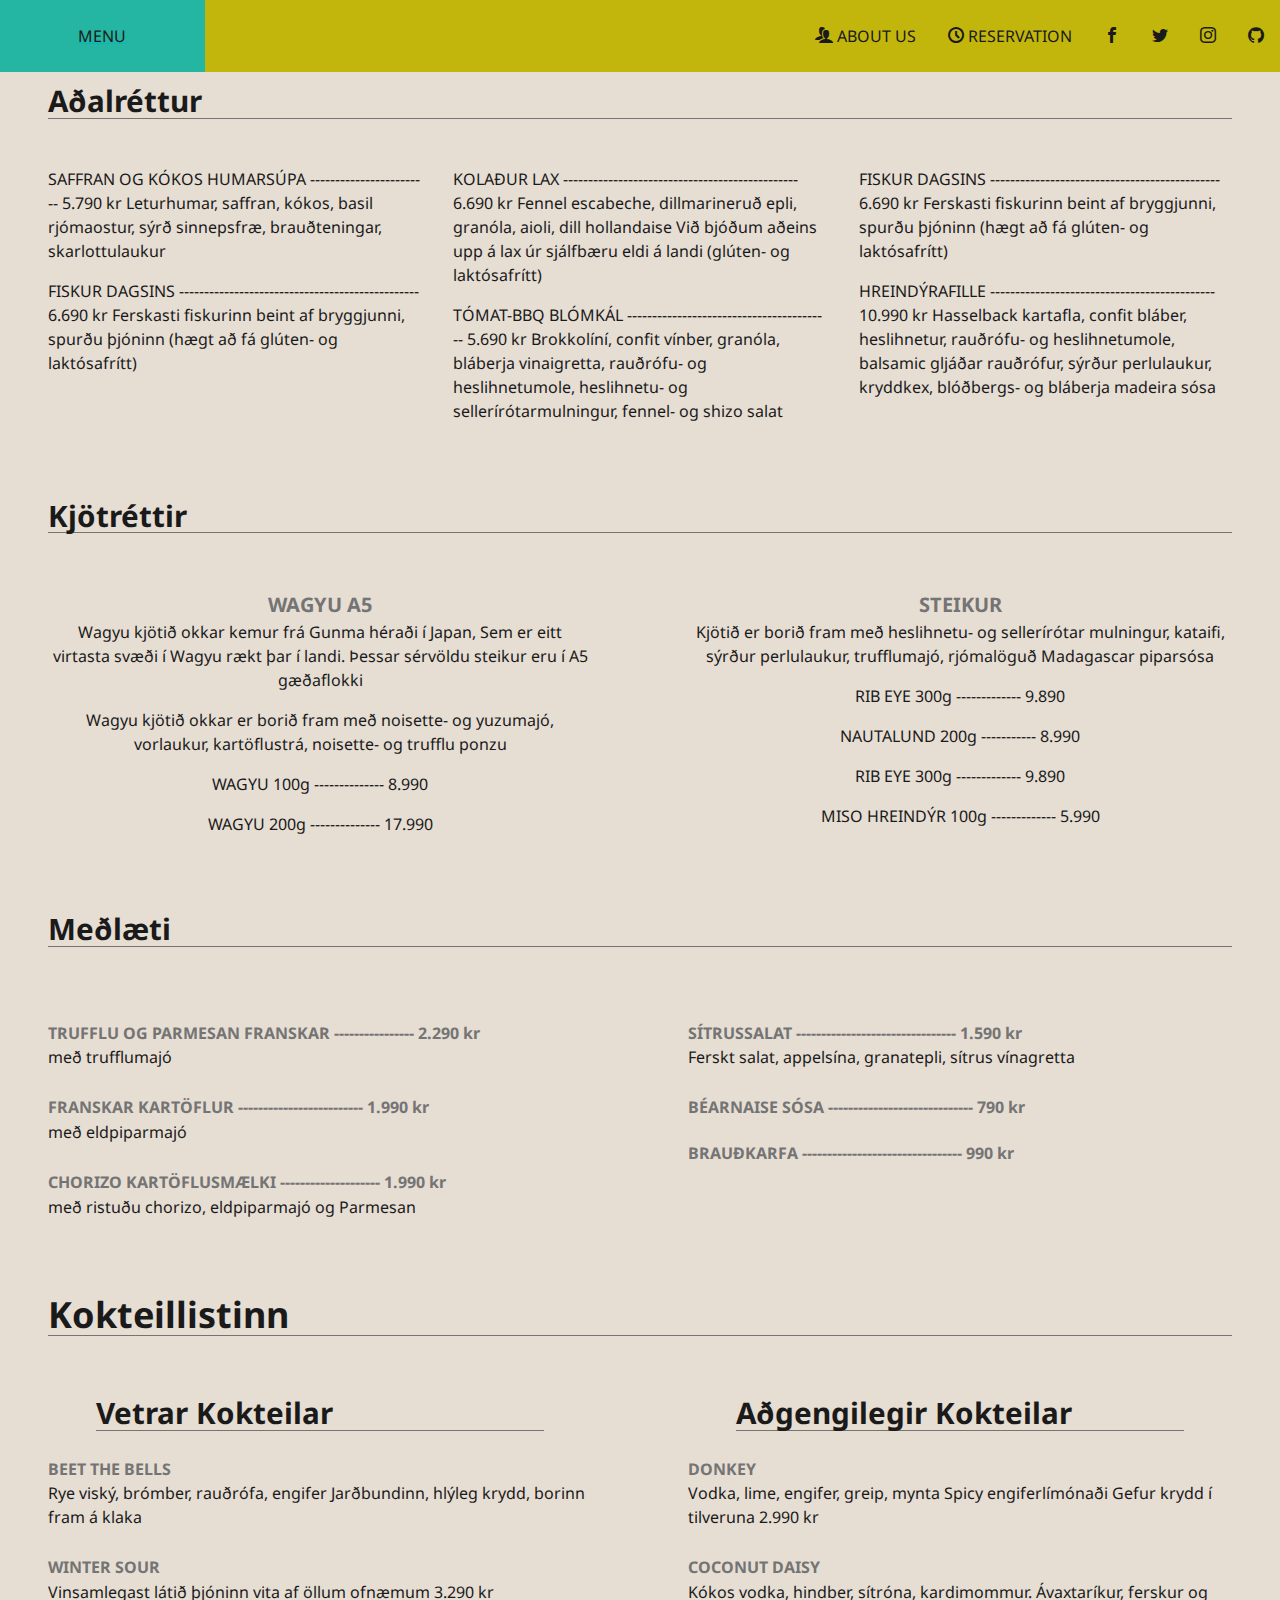
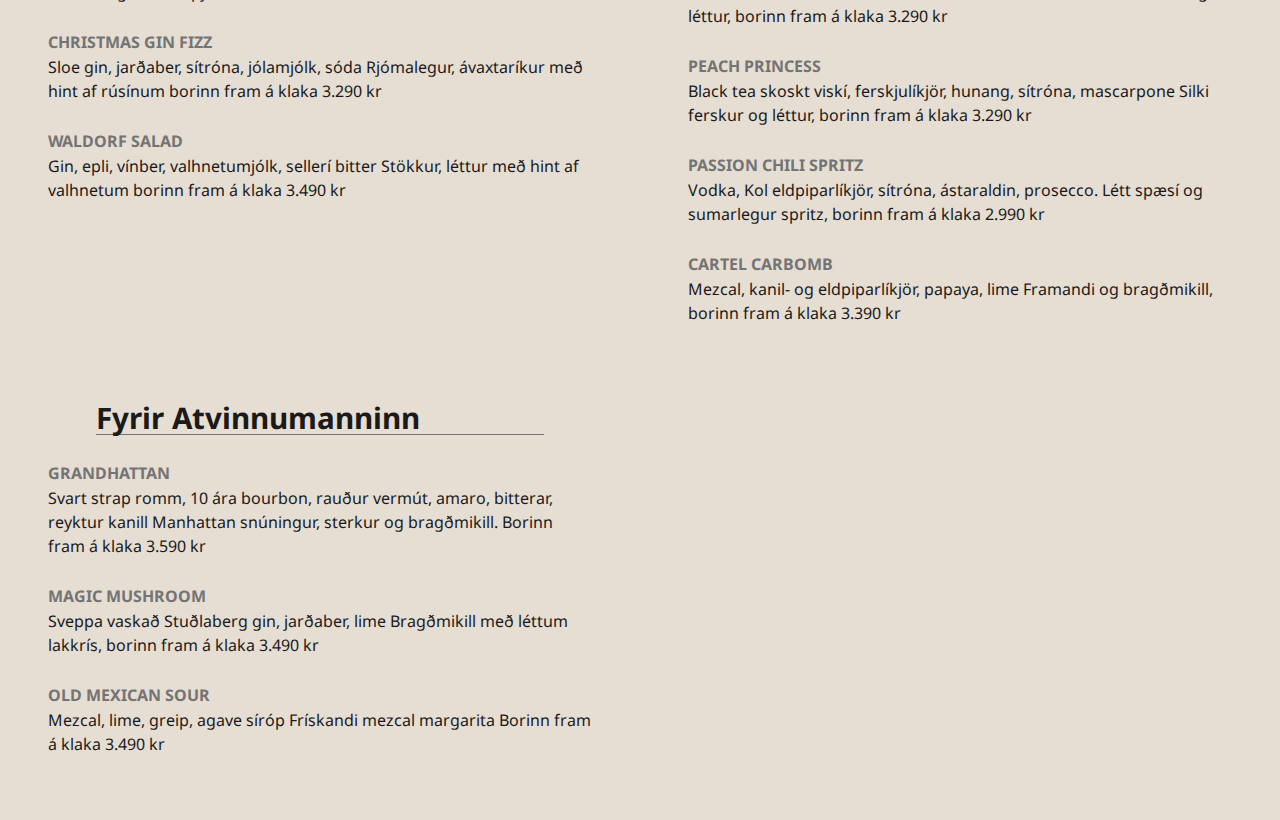
==== commit c655faa7: "Add files via upload" ====
--- a/matur.html
+++ b/matur.html
@@ -30,15 +30,13 @@
       <input type="checkbox" id="toggle">
       <label for="toggle">&#9776;</label>
       <section class="topmenu">
-          <a href="#"><span class="icon-users"></span> WHO</a>
-          <a href="#"><span class="icon-home"></span> WHERE</a>
-          <a href="#"><span class="icon-clock"></span> WHEN</a>
-          <a href="#"><span class="icon-price-tag"></span> Buy tickets</a>
-          <section class="socialbutts">
-            <a href="#"><span class="icon-facebook"></span></a>
-            <a href="#"><span class="icon-twitter"></span></a>
-            <a href="#"><span class="icon-instagram"></span></a>
-            <a href="#"><span class="icon-github"></span></a>
+        <a href="umokkur.html"><span class="icon-users"></span> ABOUT US</a>
+        <a href="reservation.html"><span class="icon-clock"></span> RESERVATION</a>
+        <section class="socialbutts">
+          <a href="https://www.facebook.com/"><span class="icon-facebook"></span></a>
+          <a href="https://x.com/"><span class="icon-twitter"></span></a>
+          <a href="https://www.instagram.com/"><span class="icon-instagram"></span></a>
+          <a href="https://github.com/Dazer210/lokavekefni"><span class="icon-github"></span></a>
           </section>
       </section>
     </nav>
--- a/css/css_all/new.css
+++ b/css/css_all/new.css
@@ -4,18 +4,19 @@
 	--nc-font-mono: Consolas, monaco, 'Ubuntu Mono', 'Liberation Mono', 'Courier New', Courier, monospace;
 
 	/* Light theme */
-	--nc-tx-1: #000000;	/* H1-H6 */
+	--nc-tx-1: #747474;	/* H1-H6 */
 	--nc-tx-2: #1A1A1A;	/* Body text */
-	--nc-bg-1: #FFFFFF; 	/* Bakgrunnur 1 */
-	--nc-bg-2: #00a6ff;	/* Bakgrunnur 2 */
+	--nc-tx-3: #e6ddd3;	/* aditional for title*/
+	--nc-bg-1: #e6ddd3; 	/* Bakgrunnur 1 */
+	--nc-bg-2: #65aaaf;	/* Bakgrunnur 2 */
 	--nc-bg-3: #E5E7EB;	/* Bakgrunnur 3 (border line form, ofl)*/
-	--nc-lk-1: rgb(6, 168, 170);;	/* A tengill (link) */
+	--nc-lk-1: rgb(36, 182, 162);;	/* A tengill (link) */
 	--nc-lk-2: rgb(5, 184, 188);;	/* A tengill (hover) */
 	--nc-lk-tx: #000000;	/* Button + input type */
 	--nc-ac-1: #79FFE1;	/* Bakgrunnur selection + mark */
 	--nc-ac-tx: #0C4047;	/* Selection + mark*/
 	--blue-bg: rgb(0, 180, 183);
-	--yellow-bg: #c6cd00;
+	--yellow-bg: #c2b60c;
 	--trans50-bg: rgb(255,255,255, .5) ;
 	--red-bg: rgb(255 79 105);
 
@@ -39,6 +40,7 @@
 	:root {
 		--nc-tx-1: var(--nc-d-tx-1);
 		--nc-tx-2: var(--nc-d-tx-2);
+		--nc-tx-3: var(--nc-d-tx-2);
 		--nc-bg-1: var(--nc-d-bg-1);
 		--nc-bg-2: var(--nc-d-bg-2);
 		--nc-bg-3: var(--nc-d-bg-3);
@@ -120,7 +122,9 @@
 	background: var(--nc-ac-1);
 	color: var(--nc-ac-tx);
 }
-
+h1.white {
+	color: var(--nc-tx-3);
+}
 h1,h2,h3,h4,h5,h6 {
 	line-height: 1;
 	color: var(--nc-tx-1);
@@ -130,7 +134,7 @@
 h1,
 h2,
 h3 {
-	color: var(--nc-tx-1);
+	color: var(--nc-tx-2);
 	padding-bottom: 2px;
 	margin-bottom: 8px;
 	/*border-bottom: 1px solid var(--nc-bg-2);*/
--- a/css/css_all/grid.css
+++ b/css/css_all/grid.css
@@ -1,6 +1,6 @@
 .container,
 .container footer{
-    padding: 0 0.5rem;
+    padding: 0 1rem;
 }
 
 .col-1, 
